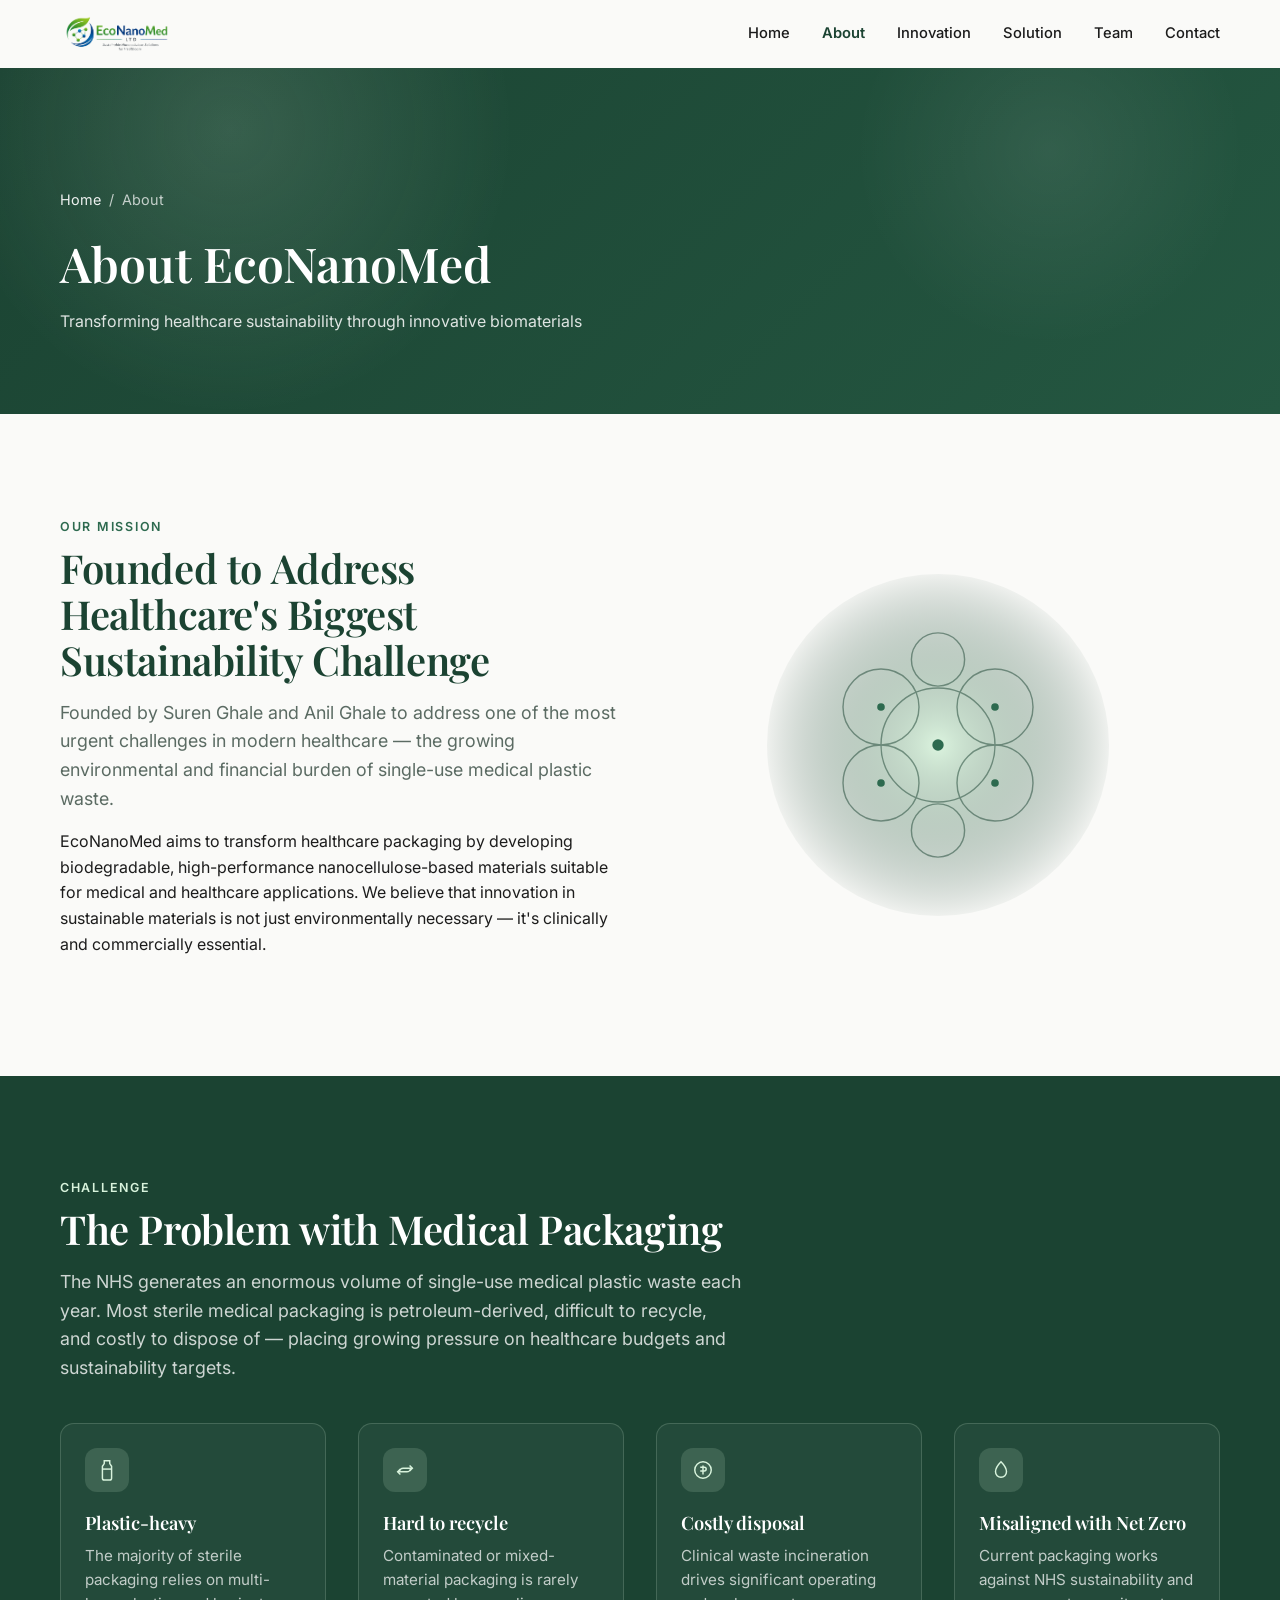
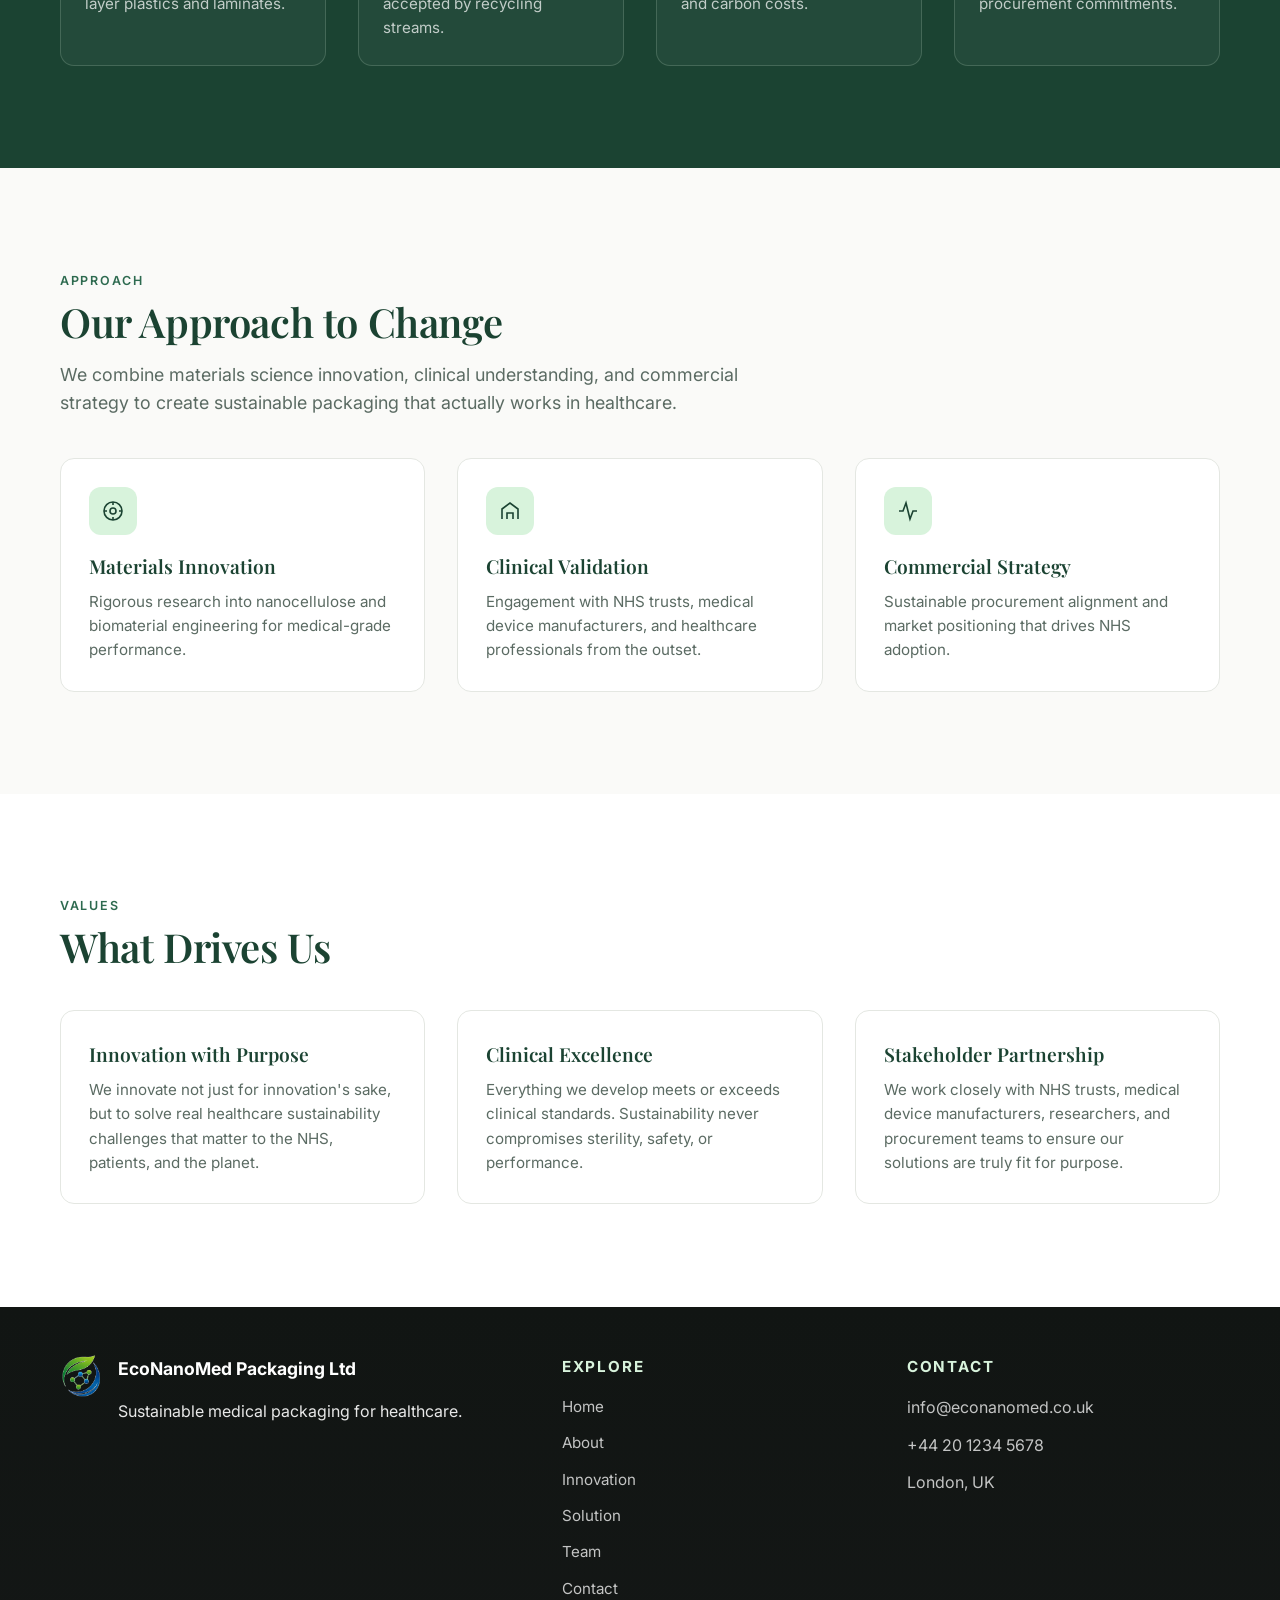
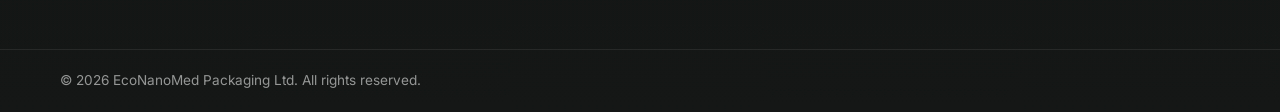
==== docs/about.html @ 57ab1099 "Duplicated files to serve from Github" ====
<!DOCTYPE html>
<html lang="en">
<head>
  <meta charset="UTF-8" />
  <meta name="viewport" content="width=device-width, initial-scale=1.0" />
  <title>About EcoNanoMed — Sustainable Medical Packaging Innovation</title>
  <meta name="description" content="Learn about EcoNanoMed's mission to revolutionize medical packaging with sustainable nanocellulose-based solutions that reduce healthcare waste and support NHS Net Zero." />
  <link rel="icon" type="image/x-icon" href="../favicon.ico" />
  <link rel="preconnect" href="https://fonts.googleapis.com" />
  <link rel="preconnect" href="https://fonts.gstatic.com" crossorigin />
  <link rel="stylesheet" href="https://fonts.googleapis.com/css2?family=Inter:wght@400;500;600;700&family=Playfair+Display:wght@500;600;700&display=swap" />
  <link rel="stylesheet" href="./css/main.css" />
</head>
<body>
  <!-- ============ NAVBAR ============ -->
  <header class="nav" id="nav">
    <div class="container nav__inner">
      <a href="index.html" class="nav__logo" aria-label="EcoNanoMed home">
        <img src="../logo.png" alt="EcoNanoMed" />
      </a>
      <nav class="nav__links" id="navLinks" aria-label="Primary">
        <a href="index.html">Home</a>
        <a href="about.html">About</a>
        <a href="innovation.html">Innovation</a>
        <a href="solution.html">Solution</a>
        <a href="team.html">Team</a>
        <a href="contact.html">Contact</a>
      </nav>
      <button class="nav__toggle" id="navToggle" aria-label="Toggle menu" aria-expanded="false">
        <span></span><span></span><span></span>
      </button>
    </div>
  </header>

  <main>
    <!-- ============ PAGE HEADER ============ -->
    <section class="page-header">
      <div class="container">
        <nav class="breadcrumbs">
          <a href="index.html">Home</a>
          <span>/</span>
          <span>About</span>
        </nav>
        <h1>About EcoNanoMed</h1>
        <p>Transforming healthcare sustainability through innovative biomaterials</p>
      </div>
    </section>

    <!-- ============ MISSION ============ -->
    <section class="section section--light">
      <div class="container grid grid--2 reveal">
        <div>
          <p class="eyebrow">Our Mission</p>
          <h2 class="h2">Founded to Address Healthcare's Biggest Sustainability Challenge</h2>
          <p class="lead">Founded by Suren Ghale and Anil Ghale to address one of the most urgent challenges in modern healthcare — the growing environmental and financial burden of single-use medical plastic waste.</p>
          <p class="body">EcoNanoMed aims to transform healthcare packaging by developing biodegradable, high-performance nanocellulose-based materials suitable for medical and healthcare applications. We believe that innovation in sustainable materials is not just environmentally necessary — it's clinically and commercially essential.</p>
        </div>
        <div class="about__visual" aria-hidden="true">
          <svg viewBox="0 0 400 400" xmlns="http://www.w3.org/2000/svg">
            <defs>
              <radialGradient id="g1" cx="50%" cy="50%" r="50%">
                <stop offset="0%" stop-color="#D8F3DC" stop-opacity="0.9"/>
                <stop offset="100%" stop-color="#1B4332" stop-opacity="0.05"/>
              </radialGradient>
            </defs>
            <circle cx="200" cy="200" r="180" fill="url(#g1)"/>
            <g fill="none" stroke="#1B4332" stroke-width="1.5" opacity="0.5">
              <circle cx="200" cy="200" r="60"/>
              <circle cx="140" cy="160" r="40"/>
              <circle cx="260" cy="160" r="40"/>
              <circle cx="140" cy="240" r="40"/>
              <circle cx="260" cy="240" r="40"/>
              <circle cx="200" cy="110" r="28"/>
              <circle cx="200" cy="290" r="28"/>
            </g>
            <g fill="#2D6A4F">
              <circle cx="200" cy="200" r="6"/>
              <circle cx="140" cy="160" r="4"/>
              <circle cx="260" cy="160" r="4"/>
              <circle cx="140" cy="240" r="4"/>
              <circle cx="260" cy="240" r="4"/>
            </g>
          </svg>
        </div>
      </div>
    </section>

    <!-- ============ THE PROBLEM ============ -->
    <section class="section section--dark">
      <div class="container reveal">
        <p class="eyebrow eyebrow--light">Challenge</p>
        <h2 class="h2 h2--light">The Problem with Medical Packaging</h2>
        <p class="lead lead--light">The NHS generates an enormous volume of single-use medical plastic waste each year. Most sterile medical packaging is petroleum-derived, difficult to recycle, and costly to dispose of — placing growing pressure on healthcare budgets and sustainability targets.</p>
        <div class="grid grid--4 mt-xl">
          <article class="stat">
            <span class="stat__icon">
              <svg viewBox="0 0 24 24" fill="none" stroke="currentColor" stroke-width="1.6"><path d="M9 2h6v3l2 3v13a2 2 0 0 1-2 2H9a2 2 0 0 1-2-2V8l2-3V2z"/><path d="M7 11h10"/></svg>
            </span>
            <h3>Plastic-heavy</h3>
            <p>The majority of sterile packaging relies on multi-layer plastics and laminates.</p>
          </article>
          <article class="stat">
            <span class="stat__icon">
              <svg viewBox="0 0 24 24" fill="none" stroke="currentColor" stroke-width="1.6"><path d="M7 17l-3-3 3-3"/><path d="M4 14h10a4 4 0 0 0 4-4"/><path d="M17 7l3 3-3 3"/><path d="M20 10H10a4 4 0 0 0-4 4"/></svg>
            </span>
            <h3>Hard to recycle</h3>
            <p>Contaminated or mixed-material packaging is rarely accepted by recycling streams.</p>
          </article>
          <article class="stat">
            <span class="stat__icon">
              <svg viewBox="0 0 24 24" fill="none" stroke="currentColor" stroke-width="1.6"><circle cx="12" cy="12" r="9"/><path d="M12 7v10M9 9h4.5a2 2 0 0 1 0 4H9h5"/></svg>
            </span>
            <h3>Costly disposal</h3>
            <p>Clinical waste incineration drives significant operating and carbon costs.</p>
          </article>
          <article class="stat">
            <span class="stat__icon">
              <svg viewBox="0 0 24 24" fill="none" stroke="currentColor" stroke-width="1.6"><path d="M12 3c4 4 6 8 6 11a6 6 0 1 1-12 0c0-3 2-7 6-11z"/></svg>
            </span>
            <h3>Misaligned with Net Zero</h3>
            <p>Current packaging works against NHS sustainability and procurement commitments.</p>
          </article>
        </div>
      </div>
    </section>

    <!-- ============ OUR APPROACH ============ -->
    <section class="section section--light">
      <div class="container reveal">
        <p class="eyebrow">Approach</p>
        <h2 class="h2">Our Approach to Change</h2>
        <p class="lead">We combine materials science innovation, clinical understanding, and commercial strategy to create sustainable packaging that actually works in healthcare.</p>
        <div class="grid grid--3 mt-xl">
          <article class="card">
            <span class="card__icon"><svg viewBox="0 0 24 24" fill="none" stroke="currentColor" stroke-width="1.6"><circle cx="12" cy="12" r="3"/><circle cx="12" cy="12" r="9"/><path d="M12 3v3M12 18v3M3 12h3M18 12h3"/></svg></span>
            <h3>Materials Innovation</h3>
            <p>Rigorous research into nanocellulose and biomaterial engineering for medical-grade performance.</p>
          </article>
          <article class="card">
            <span class="card__icon"><svg viewBox="0 0 24 24" fill="none" stroke="currentColor" stroke-width="1.6"><path d="M4 20V10l8-6 8 6v10"/><path d="M9 20v-6h6v6"/></svg></span>
            <h3>Clinical Validation</h3>
            <p>Engagement with NHS trusts, medical device manufacturers, and healthcare professionals from the outset.</p>
          </article>
          <article class="card">
            <span class="card__icon"><svg viewBox="0 0 24 24" fill="none" stroke="currentColor" stroke-width="1.6"><path d="M3 12h4l3-8 4 16 3-8h4"/></svg></span>
            <h3>Commercial Strategy</h3>
            <p>Sustainable procurement alignment and market positioning that drives NHS adoption.</p>
          </article>
        </div>
      </div>
    </section>

    <!-- ============ VALUES ============ -->
    <section class="section section--white">
      <div class="container reveal">
        <p class="eyebrow">Values</p>
        <h2 class="h2">What Drives Us</h2>
        <div class="grid grid--3 mt-xl">
          <article class="card">
            <h3>Innovation with Purpose</h3>
            <p>We innovate not just for innovation's sake, but to solve real healthcare sustainability challenges that matter to the NHS, patients, and the planet.</p>
          </article>
          <article class="card">
            <h3>Clinical Excellence</h3>
            <p>Everything we develop meets or exceeds clinical standards. Sustainability never compromises sterility, safety, or performance.</p>
          </article>
          <article class="card">
            <h3>Stakeholder Partnership</h3>
            <p>We work closely with NHS trusts, medical device manufacturers, researchers, and procurement teams to ensure our solutions are truly fit for purpose.</p>
          </article>
        </div>
      </div>
    </section>

  </main>

  <!-- ============ FOOTER ============ -->
  <footer class="footer">
    <div class="container footer__top">
      <div class="footer__brand">
        <img src="../logofoot.png" alt="EcoNanoMed footer logo" />
        <div>
          <p class="footer__brand-title">EcoNanoMed Packaging Ltd</p>
          <p class="footer__tagline">Sustainable medical packaging for healthcare.</p>
        </div>
      </div>
      <div class="footer__nav" aria-label="Footer navigation">
        <h3>Explore</h3>
        <a href="index.html">Home</a>
        <a href="about.html">About</a>
        <a href="innovation.html">Innovation</a>
        <a href="solution.html">Solution</a>
        <a href="team.html">Team</a>
        <a href="contact.html">Contact</a>
      </div>
      <div class="footer__contact">
        <h3>Contact</h3>
        <p>info@econanomed.co.uk</p>
        <p>+44 20 1234 5678</p>
        <p>London, UK</p>
      </div>
    </div>
    <div class="footer__bottom">
      <div class="container">© 2026 EcoNanoMed Packaging Ltd. All rights reserved.</div>
    </div>
  </footer>

  <script src="./js/main.js"></script>
</body>
</html>
---- docs/css/main.css ----
:root {
  --green-900: #1B4332;
  --green-800: #245741;
  --green-700: #2D6A4F;
  --sage: #D8F3DC;
  --sage-soft: #EBF7EE;
  --bg: #FAFAF8;
  --white: #FFFFFF;
  --ink: #1C1C1C;
  --muted: #5B6B63;
  --line: #E4E7E2;
  --charcoal: #141716;
  --error: #E63946;
  --success: #06A77D;
  --serif: 'Playfair Display', Georgia, serif;
  --sans: 'Inter', system-ui, -apple-system, sans-serif;
  --maxw: 1200px;
  --radius: 14px;
}

* { box-sizing: border-box; }
.sr-only {
  position: absolute;
  width: 1px;
  height: 1px;
  padding: 0;
  margin: -1px;
  overflow: hidden;
  clip: rect(0, 0, 0, 0);
  white-space: nowrap;
  border: 0;
}
html { scroll-behavior: smooth; }
body {
  margin: 0;
  font-family: var(--sans);
  color: var(--ink);
  background: var(--bg);
  line-height: 1.6;
  -webkit-font-smoothing: antialiased;
}
img, svg { display: block; max-width: 100%; }
a { color: inherit; text-decoration: none; }
ul { padding: 0; margin: 0; list-style: none; }

.container { width: 100%; max-width: var(--maxw); margin: 0 auto; padding: 0 1.25rem; }

/* ===== Typography ===== */
.h2 {
  font-family: var(--serif);
  font-weight: 600;
  font-size: clamp(1.75rem, 3.5vw, 2.5rem);
  line-height: 1.15;
  letter-spacing: -0.01em;
  margin: 0.5rem 0 1rem;
  color: var(--green-900);
}
.h2--light { color: var(--white); }
.h3 { font-family: var(--serif); font-weight: 600; font-size: 1.3rem; margin: 0 0 0.5rem; }
.eyebrow {
  font-size: 0.78rem;
  letter-spacing: 0.14em;
  text-transform: uppercase;
  font-weight: 600;
  color: var(--green-700);
  margin: 0 0 0.5rem;
}
.eyebrow--light { color: var(--sage); }
.lead {
  font-size: clamp(1rem, 1.4vw, 1.125rem);
  color: var(--muted);
  max-width: 62ch;
  margin: 0 0 1rem;
}
.lead--light { color: rgba(255,255,255,0.78); }
.body { color: var(--ink); margin: 0 0 1rem; }
.mt-xl { margin-top: 2.5rem; }

/* ===== Buttons ===== */
.btn {
  display: inline-flex; align-items: center; justify-content: center;
  padding: 0.85rem 1.5rem;
  border-radius: 999px;
  font-weight: 600;
  font-size: 0.95rem;
  border: 1.5px solid transparent;
  cursor: pointer;
  transition: transform .2s ease, background .2s ease, color .2s ease, border-color .2s ease;
}
.btn:disabled {
  opacity: 0.6;
  cursor: not-allowed;
}
.btn--primary { background: var(--green-900); color: var(--white); }
.btn--primary:hover:not(:disabled) { background: var(--green-700); transform: translateY(-1px); }
.btn--ghost { background: transparent; color: var(--white); border-color: rgba(255,255,255,0.6); }
.btn--ghost:hover:not(:disabled) { background: rgba(255,255,255,0.1); border-color: var(--white); }
.btn--secondary { background: var(--sage); color: var(--green-900); }
.btn--secondary:hover:not(:disabled) { background: var(--white); transform: translateY(-1px); }

/* ===== Navbar ===== */
.nav {
  position: fixed; top: 0; left: 0; right: 0; z-index: 100;
  background: rgba(250,250,248,0.92);
  backdrop-filter: saturate(160%) blur(10px);
  transition: box-shadow .25s ease, background .25s ease;
}
.nav.is-scrolled { box-shadow: 0 6px 24px -16px rgba(0,0,0,0.18); }
.nav__inner {
  display: flex; align-items: center; justify-content: space-between;
  height: 68px;
}
.nav__logo {
  display: flex; align-items: center; gap: 0.75rem;
  font-family: var(--serif);
  font-weight: 700;
  font-size: 1.25rem;
  color: var(--green-900);
  letter-spacing: 0.04em;
  position: relative;
}
.nav__logo img { height: 40px; width: auto; }
.nav__links { display: none; gap: 2rem; }
.nav__links a {
  font-size: 0.92rem; font-weight: 500; color: var(--ink);
  position: relative; padding: 0.25rem 0;
}
.nav__links a:hover { color: var(--green-700); }
.nav__links a.is-active { color: var(--green-900); font-weight: 600; }
.nav__toggle {
  display: inline-flex; flex-direction: column; gap: 5px;
  width: 40px; height: 40px; padding: 10px;
  background: transparent; border: none; cursor: pointer;
}
.nav__toggle span {
  display: block; height: 2px; background: var(--ink);
  border-radius: 2px; transition: transform .2s, opacity .2s;
}
.nav__toggle[aria-expanded="true"] span:nth-child(1) { transform: translateY(7px) rotate(45deg); }
.nav__toggle[aria-expanded="true"] span:nth-child(2) { opacity: 0; }
.nav__toggle[aria-expanded="true"] span:nth-child(3) { transform: translateY(-7px) rotate(-45deg); }

@media (min-width: 768px) {
  .nav__links { display: flex; }
  .nav__toggle { display: none; }
}

.nav__links.is-open {
  display: flex; flex-direction: column;
  position: absolute; top: 68px; left: 0; right: 0;
  background: var(--bg);
  padding: 1.25rem 1.25rem 1.75rem;
  border-top: 1px solid var(--line);
  gap: 1rem;
}

/* ===== Breadcrumbs ===== */
.breadcrumbs {
  display: flex; align-items: center; flex-wrap: wrap; gap: 0.5rem;
  padding: 1.5rem 0; font-size: 0.9rem; color: var(--muted);
}
.breadcrumbs a { color: var(--green-700); transition: color 0.2s; }
.breadcrumbs a:hover { color: var(--green-900); }
.breadcrumbs span { color: var(--muted); }
.page-header .breadcrumbs { color: rgba(255,255,255,0.82); }
.page-header .breadcrumbs a { color: rgba(255,255,255,0.92); }
.page-header .breadcrumbs span { color: rgba(255,255,255,0.72); }

/* ===== Hero ===== */
.hero {
  position: relative;
  min-height: 100vh;
  display: flex; align-items: center;
  background: var(--green-900);
  color: var(--white);
  overflow: hidden;
  padding: 7rem 0 4rem;
}
.hero__canvas {
  position: absolute;
  inset: 0;
  z-index: 0;
}
.hero__canvas canvas {
  width: 100%;
  height: 100%;
  display: block;
}
.hero__pattern {
  position: absolute; inset: 0;
  background-image:
    radial-gradient(circle at 18% 22%, rgba(216,243,220,0.10) 0, transparent 22%),
    radial-gradient(circle at 78% 38%, rgba(216,243,220,0.08) 0, transparent 24%),
    radial-gradient(circle at 32% 78%, rgba(216,243,220,0.07) 0, transparent 22%),
    radial-gradient(circle at 88% 82%, rgba(216,243,220,0.09) 0, transparent 24%);
  pointer-events: none;
}
.hero__inner { position: relative; z-index: 1; max-width: 880px; }
.page-header,
.section--sage {
  position: relative;
  overflow: hidden;
}
.page-header::before {
  content: '';
  position: absolute;
  inset: 0;
  background-image:
    radial-gradient(circle at 18% 18%, rgba(216,243,220,0.14) 0, transparent 26%),
    radial-gradient(circle at 82% 24%, rgba(255,255,255,0.08) 0, transparent 18%);
  pointer-events: none;
}
.section--sage::before {
  content: '';
  position: absolute;
  inset: 0;
  background-image:
    radial-gradient(circle at 30% 20%, rgba(216,243,220,0.18) 0, transparent 24%),
    radial-gradient(circle at 72% 80%, rgba(255,255,255,0.09) 0, transparent 18%);
  pointer-events: none;
}
.page-header > .container,
.section--sage > .container {
  position: relative;
  z-index: 1;
}
.hero__eyebrow {
  font-size: 0.78rem; letter-spacing: 0.18em; text-transform: uppercase;
  color: var(--sage); font-weight: 600; margin: 0 0 1rem;
}
.hero__title {
  font-family: var(--serif); font-weight: 600;
  font-size: clamp(2.25rem, 5.5vw, 4rem);
  line-height: 1.08; letter-spacing: -0.015em;
  margin: 0 0 1.25rem;
}
.hero__sub {
  font-size: clamp(1rem, 1.4vw, 1.15rem);
  color: rgba(255,255,255,0.82);
  max-width: 64ch; margin: 0 0 2rem;
}
.hero__cta { display: flex; gap: 0.85rem; flex-wrap: wrap; }

/* ===== Sections ===== */
.section { padding: clamp(4rem, 8vw, 7rem) 0; }
.section--light { background: var(--bg); }
.section--white { background: var(--white); }
.section--sage  { background: var(--sage-soft); }
.section--dark  { background: var(--green-900); color: var(--white); }
.section--dark .body { color: rgba(255,255,255,0.82); }

/* ===== Grid ===== */
.grid { display: grid; gap: 2rem; }
.grid--2 { grid-template-columns: 1fr; }
.grid--3 { grid-template-columns: 1fr; }
.grid--4 { grid-template-columns: 1fr; }
@media (min-width: 768px) {
  .grid--2 { grid-template-columns: 1fr 1fr; align-items: center; }
  .grid--3 { grid-template-columns: 1fr 1fr; }
  .grid--4 { grid-template-columns: 1fr 1fr; }
}
@media (min-width: 1024px) {
  .grid--3 { grid-template-columns: repeat(3, 1fr); }
  .grid--4 { grid-template-columns: repeat(4, 1fr); }
}

.about__visual { display: flex; justify-content: center; }
.about__visual svg { width: 100%; max-width: 380px; }

/* ===== Stat cards ===== */
.stat {
  background: rgba(255,255,255,0.04);
  border: 1px solid rgba(216,243,220,0.18);
  border-radius: var(--radius);
  padding: 1.5rem;
}
.stat__icon {
  display: inline-flex; align-items: center; justify-content: center;
  width: 44px; height: 44px; border-radius: 12px;
  background: rgba(216,243,220,0.14); color: var(--sage);
  margin-bottom: 1rem;
}
.stat__icon svg { width: 22px; height: 22px; }
.stat h3 { font-family: var(--serif); font-weight: 600; font-size: 1.15rem; margin: 0 0 0.4rem; color: var(--white); }
.stat p { margin: 0; color: rgba(255,255,255,0.72); font-size: 0.95rem; }

/* ===== Cards ===== */
.card {
  background: var(--white);
  border: 1px solid var(--line);
  border-radius: var(--radius);
  padding: 1.75rem;
  transition: transform .25s ease, box-shadow .25s ease, border-color .25s ease;
}
.card:hover {
  transform: translateY(-3px);
  box-shadow: 0 18px 40px -28px rgba(27,67,50,0.35);
  border-color: rgba(45,106,79,0.3);
}
.card--solid { background: var(--white); }
.card__icon {
  display: inline-flex; align-items: center; justify-content: center;
  width: 48px; height: 48px; border-radius: 12px;
  background: var(--sage); color: var(--green-900);
  margin-bottom: 1rem;
}
.card__icon svg { width: 24px; height: 24px; }
.card h3 { font-family: var(--serif); font-weight: 600; font-size: 1.2rem; margin: 0 0 0.5rem; color: var(--green-900); }
.card p { margin: 0; color: var(--muted); font-size: 0.95rem; }

/* ===== Pills ===== */
.pills { display: flex; flex-wrap: wrap; gap: 0.75rem; }
.pill {
  background: var(--white);
  color: var(--green-900);
  border: 1px solid rgba(45,106,79,0.25);
  padding: 0.75rem 1.25rem;
  border-radius: 999px;
  font-weight: 500;
  font-size: 0.95rem;
}

/* ===== Checklist ===== */
.checklist { display: grid; gap: 0.85rem; }
.checklist li {
  display: flex; align-items: flex-start; gap: 0.85rem;
  color: var(--ink); font-size: 1rem;
}
.check {
  display: inline-flex; align-items: center; justify-content: center;
  width: 28px; height: 28px; flex: none;
  border-radius: 50%;
  background: var(--sage); color: var(--green-900);
}
.check svg { width: 16px; height: 16px; }

/* ===== Roadmap ===== */
.roadmap {
  list-style: none;
  counter-reset: roadmap;
  margin: 0;
  padding: 0;
  display: flex;
  gap: 1.25rem;
  overflow-x: auto;
  padding: 1rem 0.25rem 1.5rem;
  scroll-snap-type: x mandatory;
  position: relative;
}
.roadmap::-webkit-scrollbar { height: 6px; }
.roadmap::-webkit-scrollbar-thumb { background: rgba(216,243,220,0.3); border-radius: 4px; }
.roadmap li {
  counter-increment: roadmap;
  flex: 0 0 240px;
  min-width: 240px;
  background: rgba(255,255,255,0.12);
  border: 1px solid rgba(255,255,255,0.18);
  border-radius: var(--radius);
  padding: 1.35rem 1.35rem 1.35rem 4.3rem;
  scroll-snap-align: start;
  position: relative;
  list-style: none;
}
.roadmap li::marker { content: none; }
.roadmap li + li::before {
  content: "";
  position: absolute;
  left: -1.25rem;
  top: 50%;
  width: 1.25rem;
  height: 1px;
  background: rgba(255,255,255,0.35);
}
.roadmap__num {
  display: inline-flex;
  align-items: center;
  justify-content: center;
  width: 32px;
  height: 32px;
  border-radius: 50%;
  background: var(--sage);
  color: var(--green-900);
  font-weight: 700;
  font-size: 0.9rem;
  position: absolute;
  top: 1.35rem;
  left: 1.35rem;
}
.roadmap p { margin: 0; color: rgba(255,255,255,0.95); font-weight: 500; font-size: 0.98rem; line-height: 1.35; }
.roadmap li:hover {
  transform: translateY(-3px);
  border-color: rgba(255,255,255,0.22);
  box-shadow: 0 18px 32px rgba(0,0,0,0.15);
}
@media (min-width: 900px) {
  .roadmap {
    display: grid;
    grid-template-columns: repeat(2, minmax(240px, 1fr));
    overflow-x: visible;
    scroll-snap-type: none;
  }
  .roadmap li + li::before { display: none; }
}
@media (max-width: 640px) {
  .roadmap li { min-width: 220px; }
  .roadmap__num { width: 28px; height: 28px; left: 1rem; top: 1rem; }
}

/* ===== Founders ===== */
.founder {
  background: var(--white);
  border: 1px solid var(--line);
  border-radius: var(--radius);
  padding: 2rem;
  text-align: center;
}
.founder__avatar {
  width: 96px; height: 96px;
  border-radius: 50%;
  background: var(--green-900);
  color: var(--sage);
  font-family: var(--serif);
  font-size: 2.25rem; font-weight: 600;
  display: inline-flex; align-items: center; justify-content: center;
  margin: 0 auto 1.25rem;
}
.founder h3 { font-family: var(--serif); font-size: 1.4rem; margin: 0 0 0.25rem; color: var(--green-900); }
.founder__role { color: var(--green-700); font-weight: 600; font-size: 0.92rem; margin: 0 0 1rem; text-transform: uppercase; letter-spacing: 0.08em; }
.founder .body { color: var(--muted); }

/* ===== List ===== */
.list { display: grid; gap: 0.6rem; }
.list li {
  padding-left: 1.25rem; position: relative; color: var(--ink);
}
.list li::before {
  content: ""; position: absolute; left: 0; top: 0.7em;
  width: 6px; height: 6px; border-radius: 50%;
  background: var(--green-700);
}

/* ===== Form ===== */
.form { display: grid; gap: 1rem; max-width: 640px; }
.form__row { display: grid; gap: 1rem; grid-template-columns: 1fr; }
@media (min-width: 640px) { .form__row { grid-template-columns: 1fr 1fr; } }

.form label {
  display: grid; gap: 0.4rem;
  font-size: 0.85rem; font-weight: 500;
  color: var(--ink);
  text-transform: uppercase; letter-spacing: 0.08em;
}
.section--dark .form label,
.form label.is-dark {
  color: rgba(255,255,255,0.88);
}
.form input, .form textarea {
  font-family: inherit; font-size: 1rem;
  background: rgba(255,255,255,0.06);
  border: 1.5px solid rgba(255,255,255,0.18);
  color: var(--white);
  padding: 0.85rem 1rem;
  border-radius: 10px;
  transition: border-color .2s ease, background .2s ease;
}
.form label:not(.is-dark) input,
.form label:not(.is-dark) textarea {
  background: var(--bg);
  border-color: var(--line);
  color: var(--ink);
}
.section--dark .form input,
.section--dark .form textarea {
  background: rgba(255,255,255,0.1);
  border-color: rgba(255,255,255,0.18);
  color: var(--white);
}
.form input::placeholder,
.form textarea::placeholder {
  color: rgba(255,255,255,0.62);
}
.form label:not(.is-dark) input::placeholder,
.form label:not(.is-dark) textarea::placeholder {
  color: rgba(92,100,88,0.65);
}
.form input:focus, .form textarea:focus {
  outline: none;
  border-color: var(--sage);
  background: rgba(255,255,255,0.1);
}
.form label:not(.is-dark) input:focus,
.form label:not(.is-dark) textarea:focus {
  background: var(--white);
  border-color: var(--green-700);
}
.form input.error, .form textarea.error {
  border-color: var(--error) !important;
}
.form .error-msg {
  display: none;
  font-size: 0.75rem;
  color: var(--error);
  margin-top: 0.25rem;
}
.form input.error ~ .error-msg,
.form textarea.error ~ .error-msg {
  display: block;
}
.form .btn--primary { background: var(--sage); color: var(--green-900); justify-self: start; }
.form .btn--primary:hover:not(:disabled) { background: var(--white); }
.contact__meta {
  margin-top: 2rem;
  font-size: 0.9rem;
  color: rgba(255,255,255,0.6);
}

/* ===== Footer ===== */
.footer { background: linear-gradient(180deg, #111513 0%, #141716 100%); color: rgba(255,255,255,0.9); }
.footer__top {
  display: grid; gap: 2rem; padding: 3rem 1.25rem;
  grid-template-columns: 1fr;
}
.footer__brand {
  display: flex; gap: 1rem; align-items: flex-start;
}
.footer__brand img { height: 42px; width: auto; }
.footer__brand-title {
  margin: 0;
  font-size: 1.1rem;
  font-weight: 700;
  color: var(--white);
}
.footer__contact p,
.footer__nav a {
  margin: 0 0 0.75rem;
  color: rgba(255,255,255,0.75);
}
.footer__contact p:last-child,
.footer__nav a:last-child {
  margin-bottom: 0;
}
.footer__nav {
  display: grid;
}
.footer__nav h3,
.footer__contact h3 {
  margin: 0 0 1rem;
  font-size: 0.95rem;
  letter-spacing: 0.12em;
  text-transform: uppercase;
  color: var(--sage);
}
.footer__nav a {
  font-size: 0.95rem;
  transition: color 0.2s ease;
}
.footer__nav a:hover { color: var(--white); }
.footer__bottom {
  border-top: 1px solid rgba(255,255,255,0.08);
  padding: 1.25rem 1.25rem;
  font-size: 0.85rem;
  color: rgba(255,255,255,0.55);
  text-align: center;
}
@media (min-width: 768px) {
  .footer__top {
    grid-template-columns: 1.5fr 1fr 1fr;
    align-items: start;
  }
  .footer__bottom { text-align: left; }
}

/* ===== Reveal animation ===== */
.reveal { opacity: 0; transform: translateY(18px); transition: opacity .8s ease, transform .8s ease; }
.reveal.is-visible { opacity: 1; transform: none; }

/* ===== Page Header ===== */
.page-header {
  background: linear-gradient(135deg, var(--green-900) 0%, var(--green-800) 100%);
  color: var(--white);
  padding: 6rem 0 4rem;
  margin-top: 68px;
}
.page-header h1 {
  font-family: var(--serif);
  font-weight: 600;
  font-size: clamp(2rem, 4vw, 3rem);
  margin: 0 0 1rem;
  line-height: 1.2;
}
.page-header p {
  max-width: 62ch;
  color: rgba(255,255,255,0.85);
  font-size: clamp(1rem, 1.2vw, 1.1rem);
}

@media (prefers-reduced-motion: reduce) {
  html { scroll-behavior: auto; }
  .reveal { opacity: 1; transform: none; transition: none; }
  .btn:hover { transform: none; }
  .card:hover { transform: none; }
}
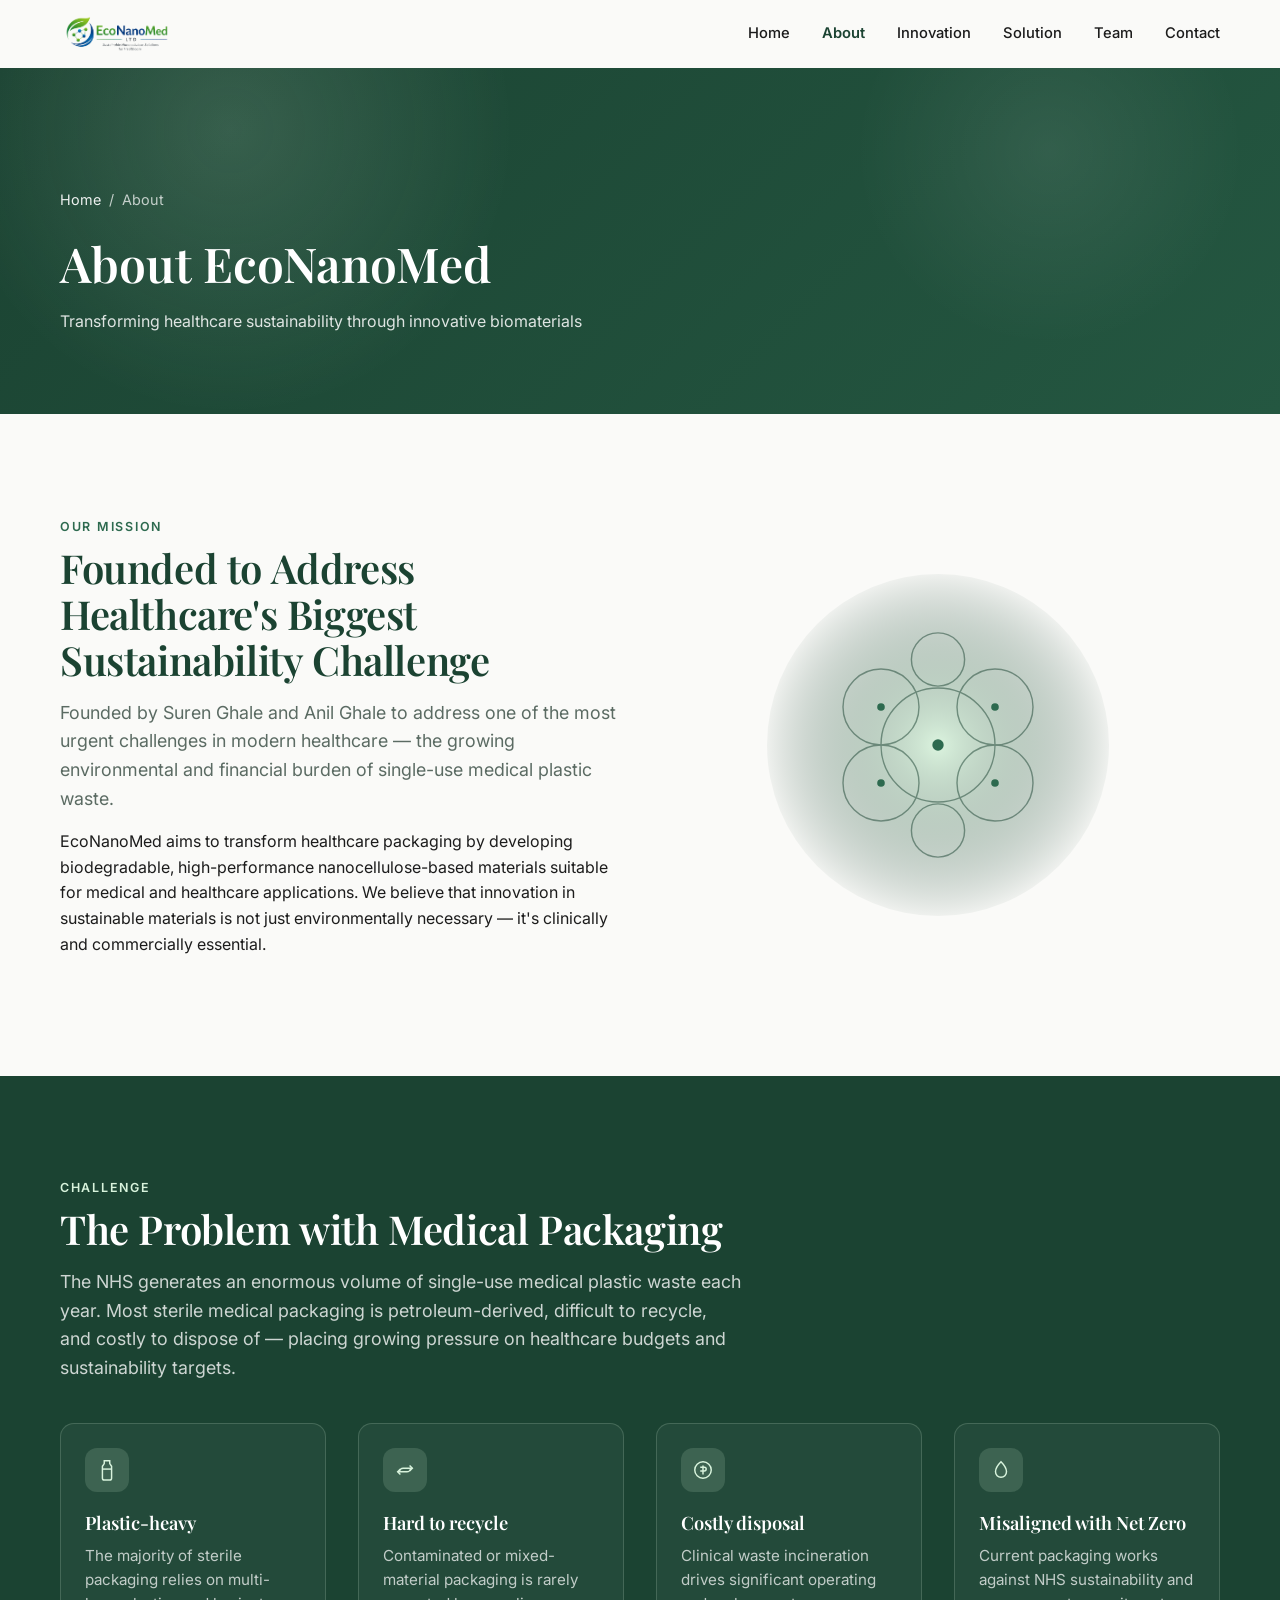
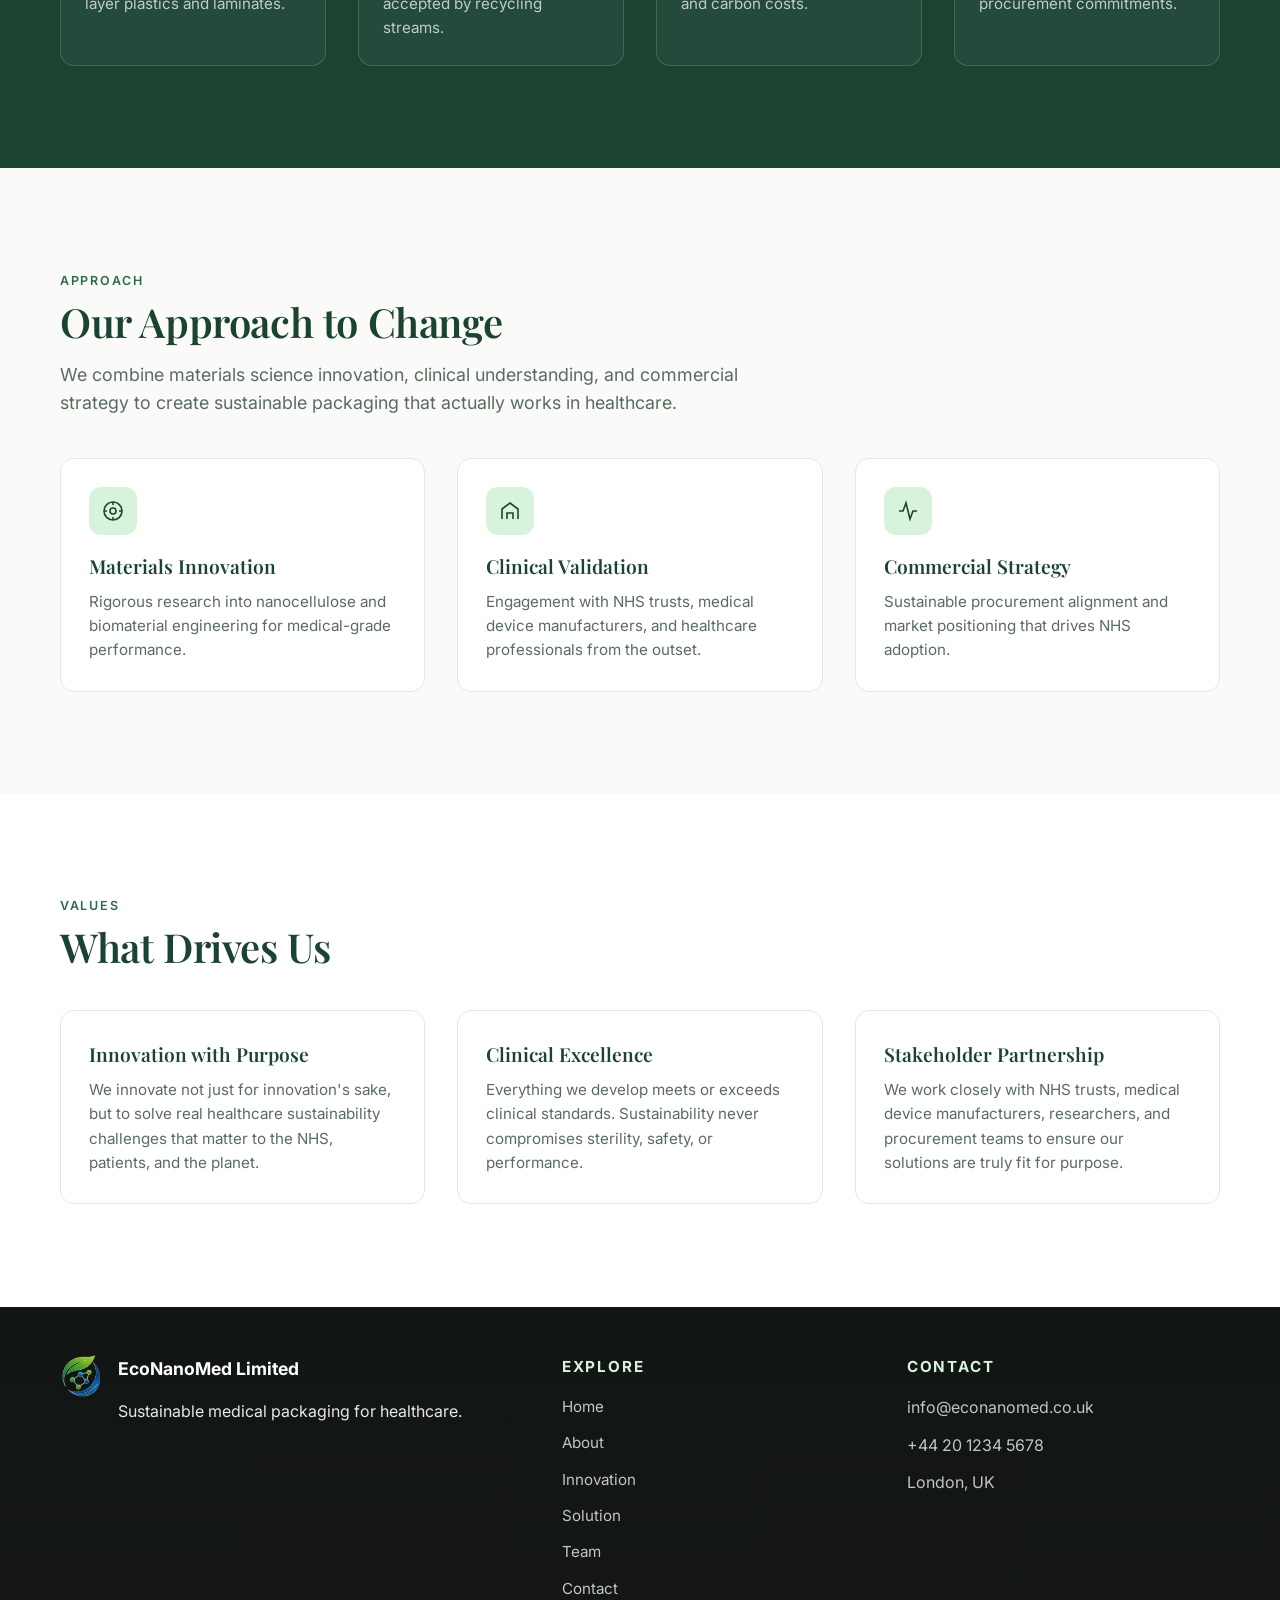
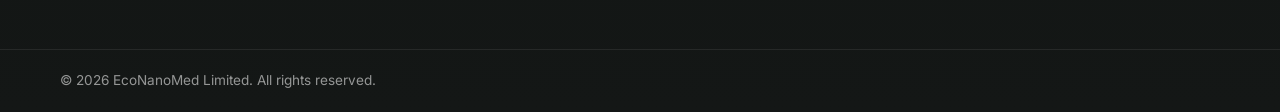
==== commit 45f2dc0d: "Contents updated" ====
--- a/docs/about.html
+++ b/docs/about.html
@@ -5,7 +5,7 @@
   <meta name="viewport" content="width=device-width, initial-scale=1.0" />
   <title>About EcoNanoMed — Sustainable Medical Packaging Innovation</title>
   <meta name="description" content="Learn about EcoNanoMed's mission to revolutionize medical packaging with sustainable nanocellulose-based solutions that reduce healthcare waste and support NHS Net Zero." />
-  <link rel="icon" type="image/x-icon" href="../favicon.ico" />
+  <link rel="icon" type="image/x-icon" href="assets/favicon.ico" />
   <link rel="preconnect" href="https://fonts.googleapis.com" />
   <link rel="preconnect" href="https://fonts.gstatic.com" crossorigin />
   <link rel="stylesheet" href="https://fonts.googleapis.com/css2?family=Inter:wght@400;500;600;700&family=Playfair+Display:wght@500;600;700&display=swap" />
@@ -16,7 +16,7 @@
   <header class="nav" id="nav">
     <div class="container nav__inner">
       <a href="index.html" class="nav__logo" aria-label="EcoNanoMed home">
-        <img src="../logo.png" alt="EcoNanoMed" />
+        <img src="assets/logo.png" alt="EcoNanoMed" />
       </a>
       <nav class="nav__links" id="navLinks" aria-label="Primary">
         <a href="index.html">Home</a>
@@ -178,9 +178,9 @@
   <footer class="footer">
     <div class="container footer__top">
       <div class="footer__brand">
-        <img src="../logofoot.png" alt="EcoNanoMed footer logo" />
+        <img src="assets/logofoot.png" alt="EcoNanoMed footer logo" />
         <div>
-          <p class="footer__brand-title">EcoNanoMed Packaging Ltd</p>
+          <p class="footer__brand-title">EcoNanoMed Limited</p>
           <p class="footer__tagline">Sustainable medical packaging for healthcare.</p>
         </div>
       </div>
@@ -201,7 +201,7 @@
       </div>
     </div>
     <div class="footer__bottom">
-      <div class="container">© 2026 EcoNanoMed Packaging Ltd. All rights reserved.</div>
+      <div class="container">© 2026 EcoNanoMed Limited. All rights reserved.</div>
     </div>
   </footer>
 
